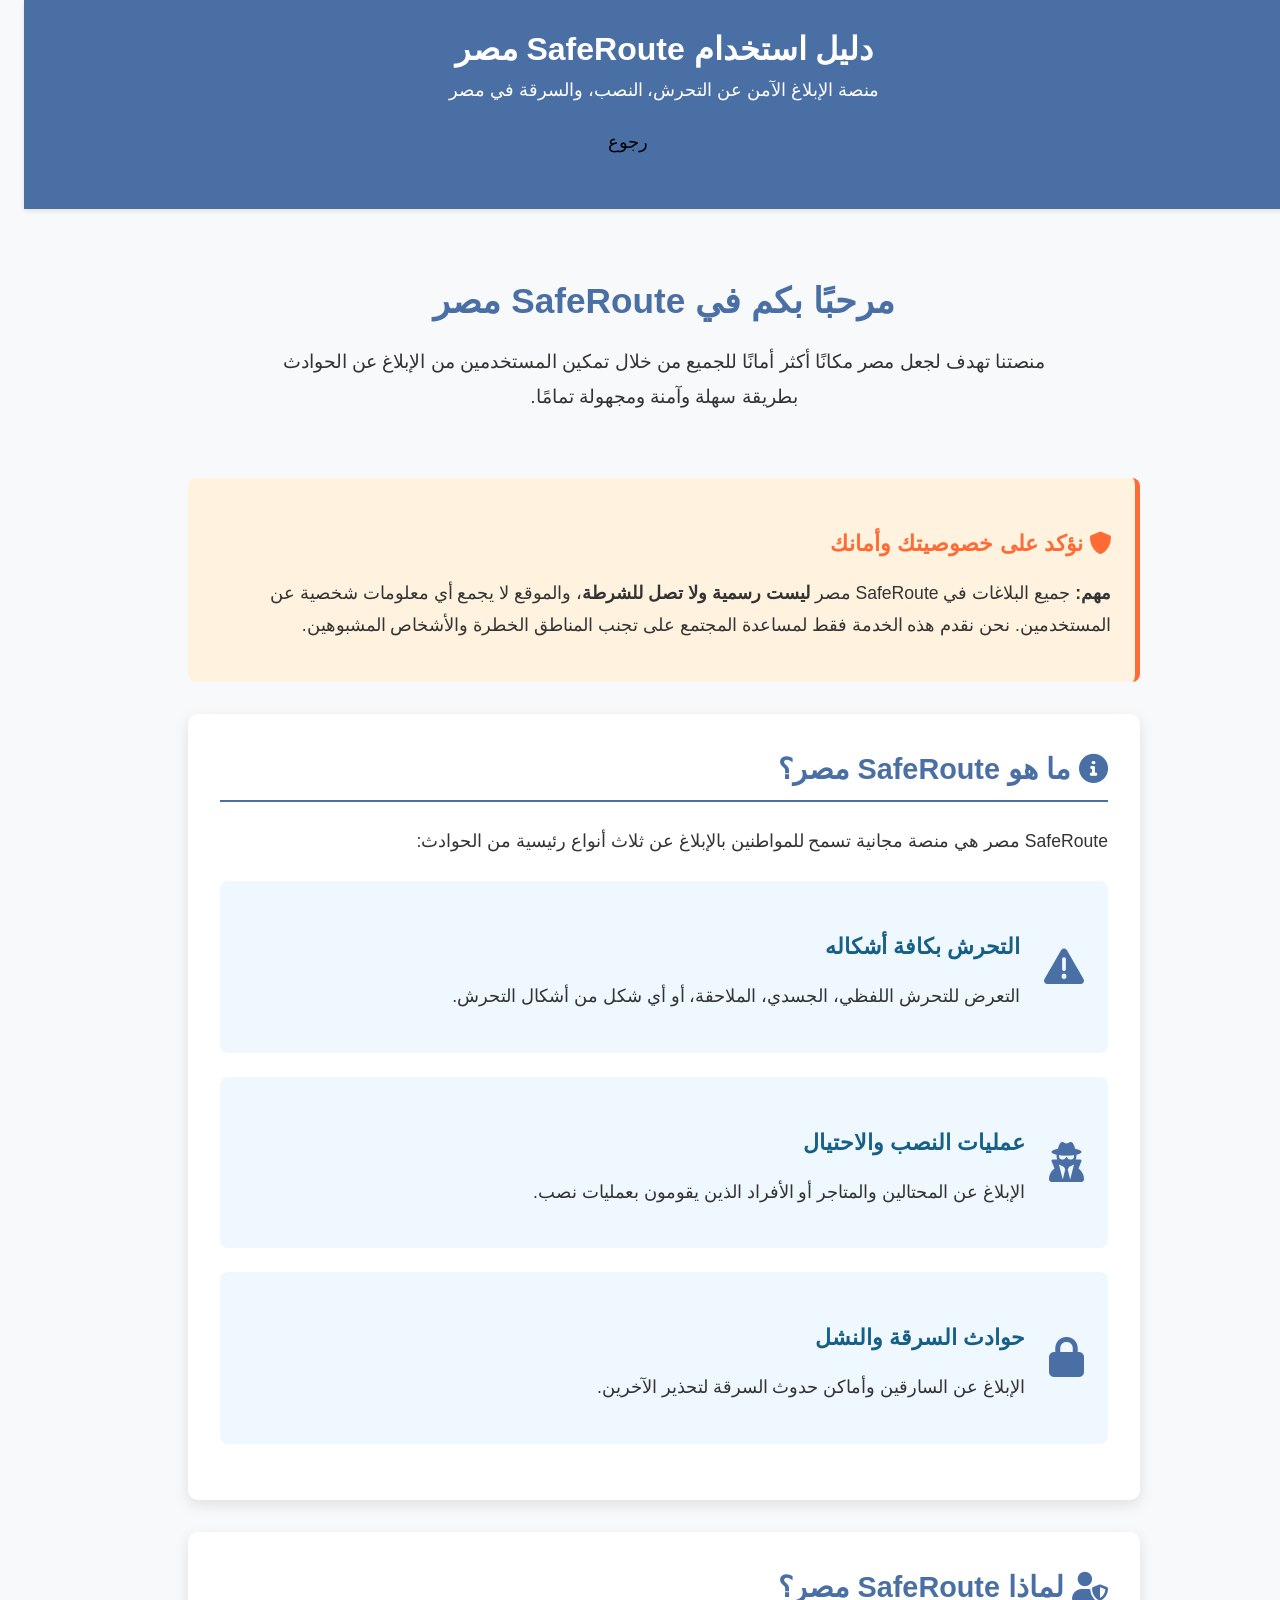
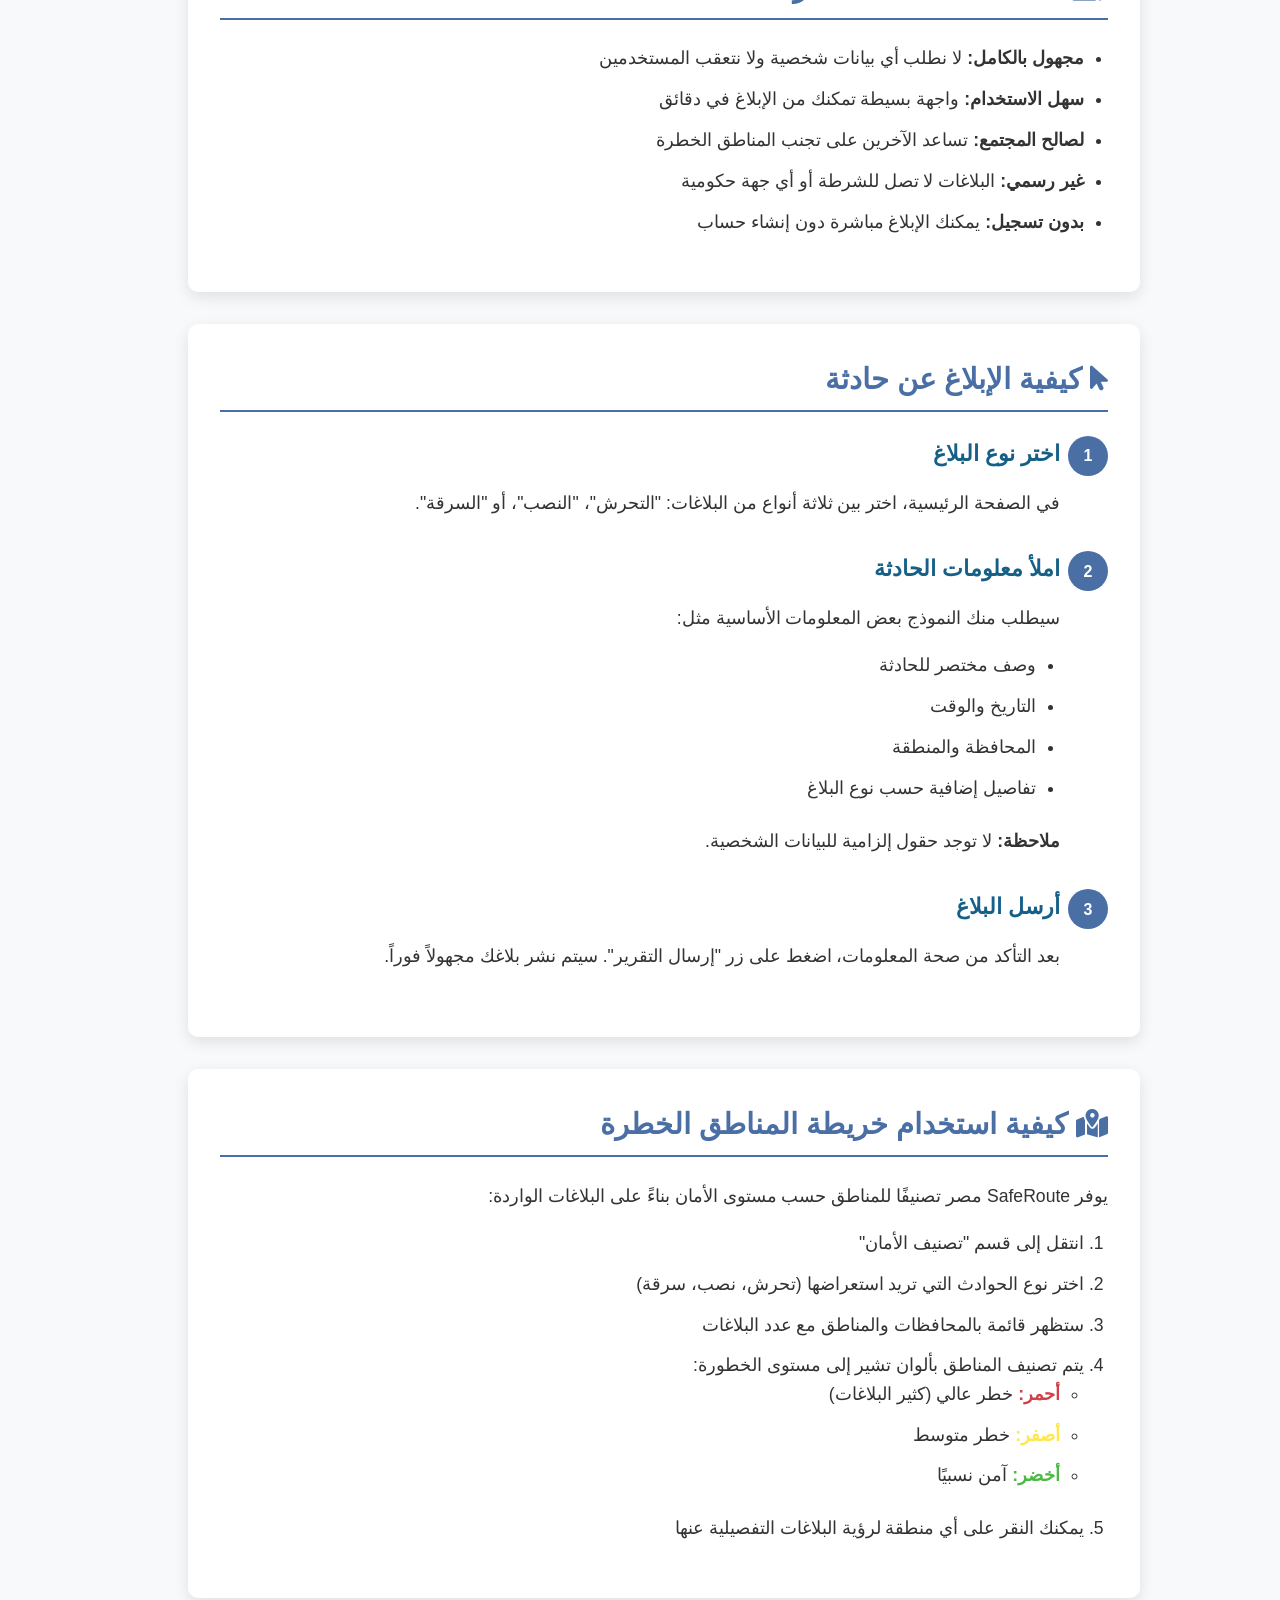
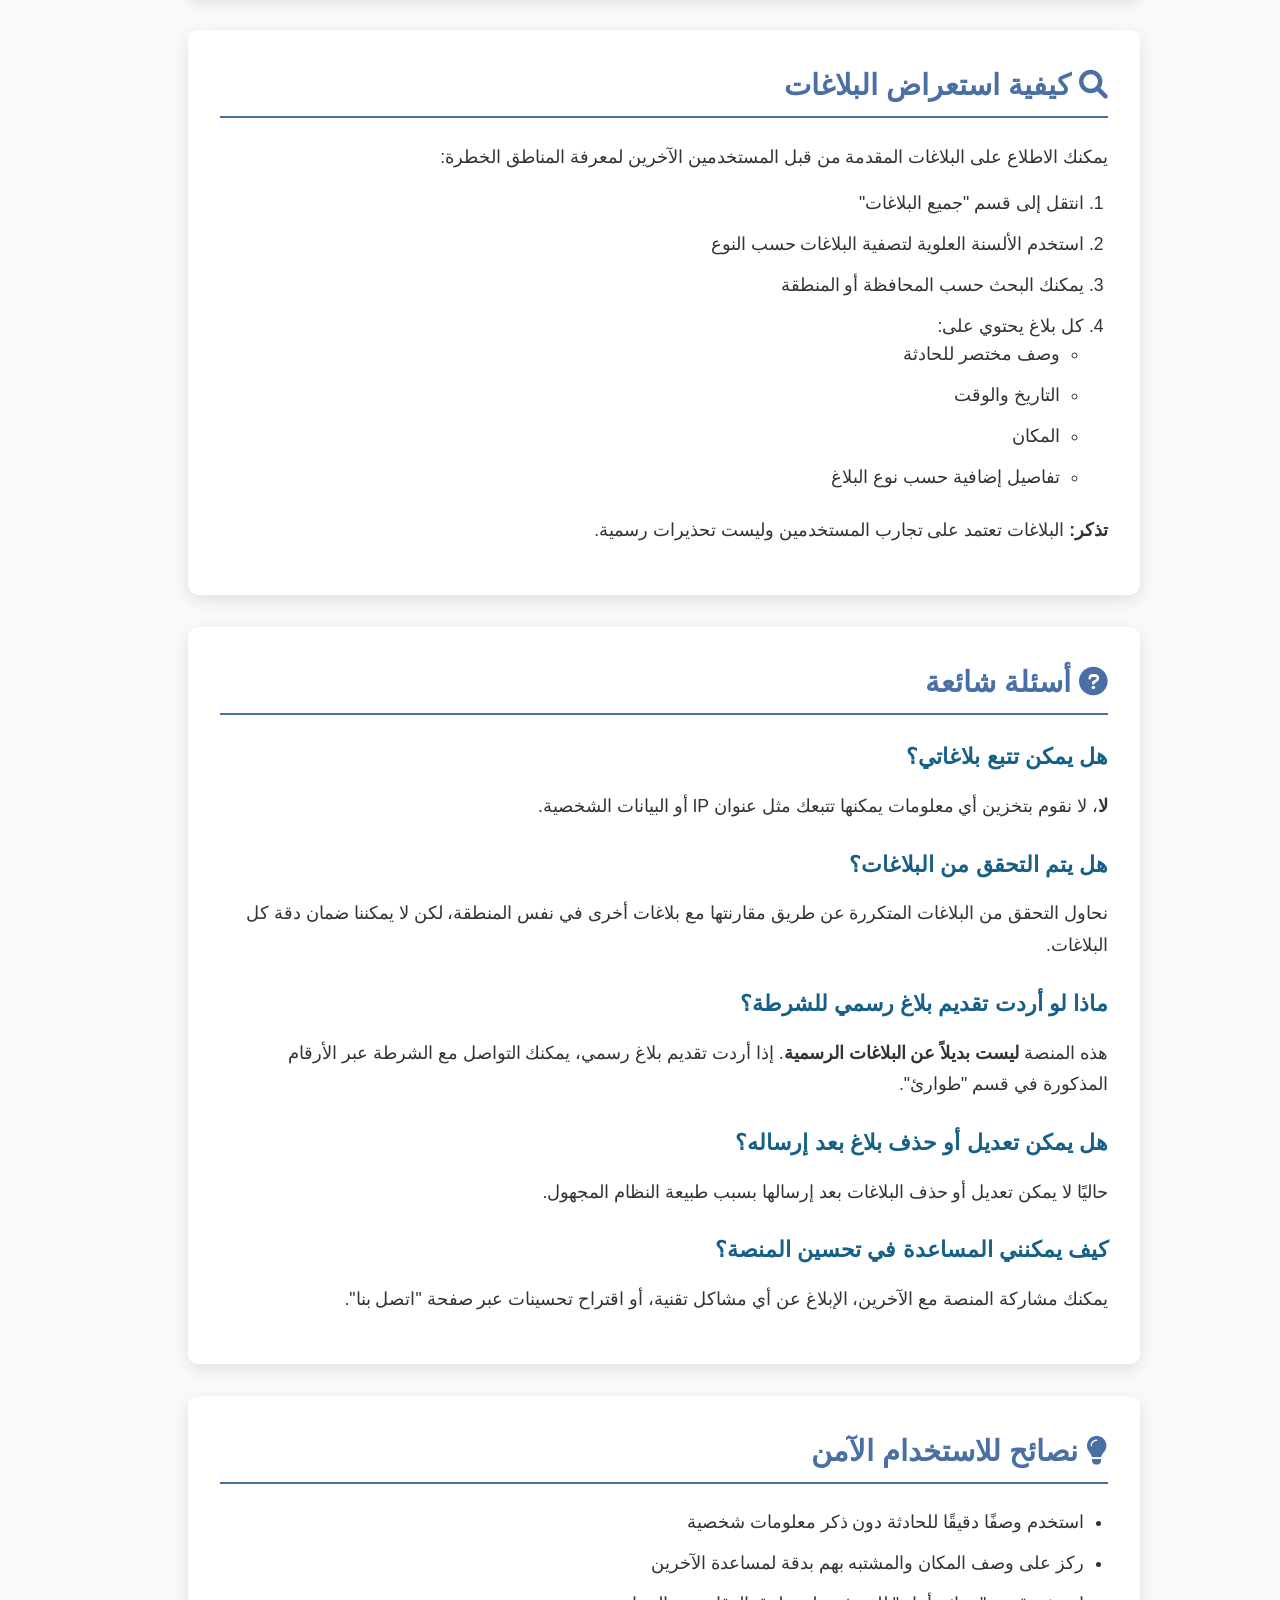
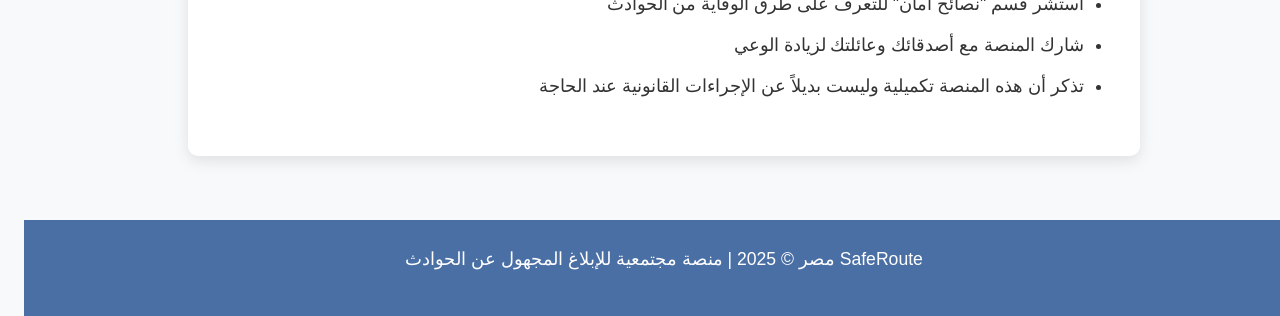
==== howtouse.html @ cf7485b7 "Add files via upload" ====
<!DOCTYPE html>
<html lang="ar" dir="rtl">

<head>
    <meta charset="UTF-8">
    <meta name="viewport" content="width=device-width, initial-scale=1.0">
    <title>دليل استخدام SafeRoute مصر</title>
    <link rel="stylesheet" href="https://cdnjs.cloudflare.com/ajax/libs/font-awesome/6.0.0-beta3/css/all.min.css">
</head>

<body>
    <header>
        <h1>دليل استخدام SafeRoute مصر</h1>
        <p>منصة الإبلاغ الآمن عن التحرش، النصب، والسرقة في مصر</p>
        <nav>
            <ul>
                <li><a href="./safeegypt.html">رجوع</a></li>
            </ul>
        </nav>
    </header>

    <div class="container">
        <section class="hero">
            <h1>مرحبًا بكم في SafeRoute مصر</h1>
            <p>منصتنا تهدف لجعل مصر مكانًا أكثر أمانًا للجميع من خلال تمكين المستخدمين من الإبلاغ عن الحوادث بطريقة سهلة
                وآمنة ومجهولة تمامًا.</p>
        </section>

        <div class="privacy-alert">
            <h3><i class="fas fa-shield-alt"></i> نؤكد على خصوصيتك وأمانك</h3>
            <p><strong>مهم:</strong> جميع البلاغات في SafeRoute مصر <strong>ليست رسمية ولا تصل للشرطة</strong>، والموقع
                لا يجمع أي معلومات شخصية عن المستخدمين. نحن نقدم هذه الخدمة فقط لمساعدة المجتمع على تجنب المناطق الخطرة
                والأشخاص المشبوهين.</p>
        </div>

        <section class="card">
            <h2><i class="fas fa-info-circle"></i> ما هو SafeRoute مصر؟</h2>
            <p>SafeRoute مصر هي منصة مجانية تسمح للمواطنين بالإبلاغ عن ثلاث أنواع رئيسية من الحوادث:</p>

            <div class="feature-box">
                <div class="feature-icon"><i class="fas fa-exclamation-triangle"></i></div>
                <div class="feature-text">
                    <h3>التحرش بكافة أشكاله</h3>
                    <p>التعرض للتحرش اللفظي، الجسدي، الملاحقة، أو أي شكل من أشكال التحرش.</p>
                </div>
            </div>

            <div class="feature-box">
                <div class="feature-icon"><i class="fas fa-user-secret"></i></div>
                <div class="feature-text">
                    <h3>عمليات النصب والاحتيال</h3>
                    <p>الإبلاغ عن المحتالين والمتاجر أو الأفراد الذين يقومون بعمليات نصب.</p>
                </div>
            </div>

            <div class="feature-box">
                <div class="feature-icon"><i class="fas fa-lock"></i></div>
                <div class="feature-text">
                    <h3>حوادث السرقة والنشل</h3>
                    <p>الإبلاغ عن السارقين وأماكن حدوث السرقة لتحذير الآخرين.</p>
                </div>
            </div>
        </section>

        <section class="card">
            <h2><i class="fas fa-user-shield"></i> لماذا SafeRoute مصر؟</h2>
            <ul>
                <li><strong>مجهول بالكامل:</strong> لا نطلب أي بيانات شخصية ولا نتعقب المستخدمين</li>
                <li><strong>سهل الاستخدام:</strong> واجهة بسيطة تمكنك من الإبلاغ في دقائق</li>
                <li><strong>لصالح المجتمع:</strong> تساعد الآخرين على تجنب المناطق الخطرة</li>
                <li><strong>غير رسمي:</strong> البلاغات لا تصل للشرطة أو أي جهة حكومية</li>
                <li><strong>بدون تسجيل:</strong> يمكنك الإبلاغ مباشرة دون إنشاء حساب</li>
            </ul>
        </section>

        <section class="card">
            <h2><i class="fas fa-mouse-pointer"></i> كيفية الإبلاغ عن حادثة</h2>

            <div class="steps">
                <div class="step">
                    <h3>اختر نوع البلاغ</h3>
                    <p>في الصفحة الرئيسية، اختر بين ثلاثة أنواع من البلاغات: "التحرش"، "النصب"، أو "السرقة".</p>
                </div>

                <div class="step">
                    <h3>املأ معلومات الحادثة</h3>
                    <p>سيطلب منك النموذج بعض المعلومات الأساسية مثل:</p>
                    <ul>
                        <li>وصف مختصر للحادثة</li>
                        <li>التاريخ والوقت</li>
                        <li>المحافظة والمنطقة</li>
                        <li>تفاصيل إضافية حسب نوع البلاغ</li>
                    </ul>
                    <p><strong>ملاحظة:</strong> لا توجد حقول إلزامية للبيانات الشخصية.</p>
                </div>

                <div class="step">
                    <h3>أرسل البلاغ</h3>
                    <p>بعد التأكد من صحة المعلومات، اضغط على زر "إرسال التقرير". سيتم نشر بلاغك مجهولاً فوراً.</p>
                </div>
            </div>
        </section>

        <section class="card">
            <h2><i class="fas fa-map-marked-alt"></i> كيفية استخدام خريطة المناطق الخطرة</h2>
            <p>يوفر SafeRoute مصر تصنيفًا للمناطق حسب مستوى الأمان بناءً على البلاغات الواردة:</p>

            <ol>
                <li>انتقل إلى قسم "تصنيف الأمان"</li>
                <li>اختر نوع الحوادث التي تريد استعراضها (تحرش، نصب، سرقة)</li>
                <li>ستظهر قائمة بالمحافظات والمناطق مع عدد البلاغات</li>
                <li>يتم تصنيف المناطق بألوان تشير إلى مستوى الخطورة:
                    <ul>
                        <li><strong style="color: #d33f49;">أحمر:</strong> خطر عالي (كثير البلاغات)</li>
                        <li><strong style="color: #ffe74c;">أصفر:</strong> خطر متوسط</li>
                        <li><strong style="color: #4cb944;">أخضر:</strong> آمن نسبيًا</li>
                    </ul>
                </li>
                <li>يمكنك النقر على أي منطقة لرؤية البلاغات التفصيلية عنها</li>
            </ol>
        </section>

        <section class="card">
            <h2><i class="fas fa-search"></i> كيفية استعراض البلاغات</h2>
            <p>يمكنك الاطلاع على البلاغات المقدمة من قبل المستخدمين الآخرين لمعرفة المناطق الخطرة:</p>

            <ol>
                <li>انتقل إلى قسم "جميع البلاغات"</li>
                <li>استخدم الألسنة العلوية لتصفية البلاغات حسب النوع</li>
                <li>يمكنك البحث حسب المحافظة أو المنطقة</li>
                <li>كل بلاغ يحتوي على:
                    <ul>
                        <li>وصف مختصر للحادثة</li>
                        <li>التاريخ والوقت</li>
                        <li>المكان</li>
                        <li>تفاصيل إضافية حسب نوع البلاغ</li>
                    </ul>
                </li>
            </ol>

            <p><strong>تذكر:</strong> البلاغات تعتمد على تجارب المستخدمين وليست تحذيرات رسمية.</p>
        </section>

        <section class="card">
            <h2><i class="fas fa-question-circle"></i> أسئلة شائعة</h2>

            <h3>هل يمكن تتبع بلاغاتي؟</h3>
            <p><strong>لا</strong>، لا نقوم بتخزين أي معلومات يمكنها تتبعك مثل عنوان IP أو البيانات الشخصية.</p>

            <h3>هل يتم التحقق من البلاغات؟</h3>
            <p>نحاول التحقق من البلاغات المتكررة عن طريق مقارنتها مع بلاغات أخرى في نفس المنطقة، لكن لا يمكننا ضمان دقة
                كل البلاغات.</p>

            <h3>ماذا لو أردت تقديم بلاغ رسمي للشرطة؟</h3>
            <p>هذه المنصة <strong>ليست بديلاً عن البلاغات الرسمية</strong>. إذا أردت تقديم بلاغ رسمي، يمكنك التواصل مع
                الشرطة عبر الأرقام المذكورة في قسم "طوارئ".</p>

            <h3>هل يمكن تعديل أو حذف بلاغ بعد إرساله؟</h3>
            <p>حاليًا لا يمكن تعديل أو حذف البلاغات بعد إرسالها بسبب طبيعة النظام المجهول.</p>

            <h3>كيف يمكنني المساعدة في تحسين المنصة؟</h3>
            <p>يمكنك مشاركة المنصة مع الآخرين، الإبلاغ عن أي مشاكل تقنية، أو اقتراح تحسينات عبر صفحة "اتصل بنا".</p>
        </section>

        <section class="card">
            <h2><i class="fas fa-lightbulb"></i> نصائح للاستخدام الآمن</h2>
            <ul>
                <li>استخدم وصفًا دقيقًا للحادثة دون ذكر معلومات شخصية</li>
                <li>ركز على وصف المكان والمشتبه بهم بدقة لمساعدة الآخرين</li>
                <li>استشر قسم "نصائح أمان" للتعرف على طرق الوقاية من الحوادث</li>
                <li>شارك المنصة مع أصدقائك وعائلتك لزيادة الوعي</li>
                <li>تذكر أن هذه المنصة تكميلية وليست بديلاً عن الإجراءات القانونية عند الحاجة</li>
            </ul>
        </section>
    </div>

    <footer>
        <p>SafeRoute مصر © 2025 | منصة مجتمعية للإبلاغ المجهول عن الحوادث</p>
    </footer>

</body>
<script src="./Hstyle.js"></script>

</html>
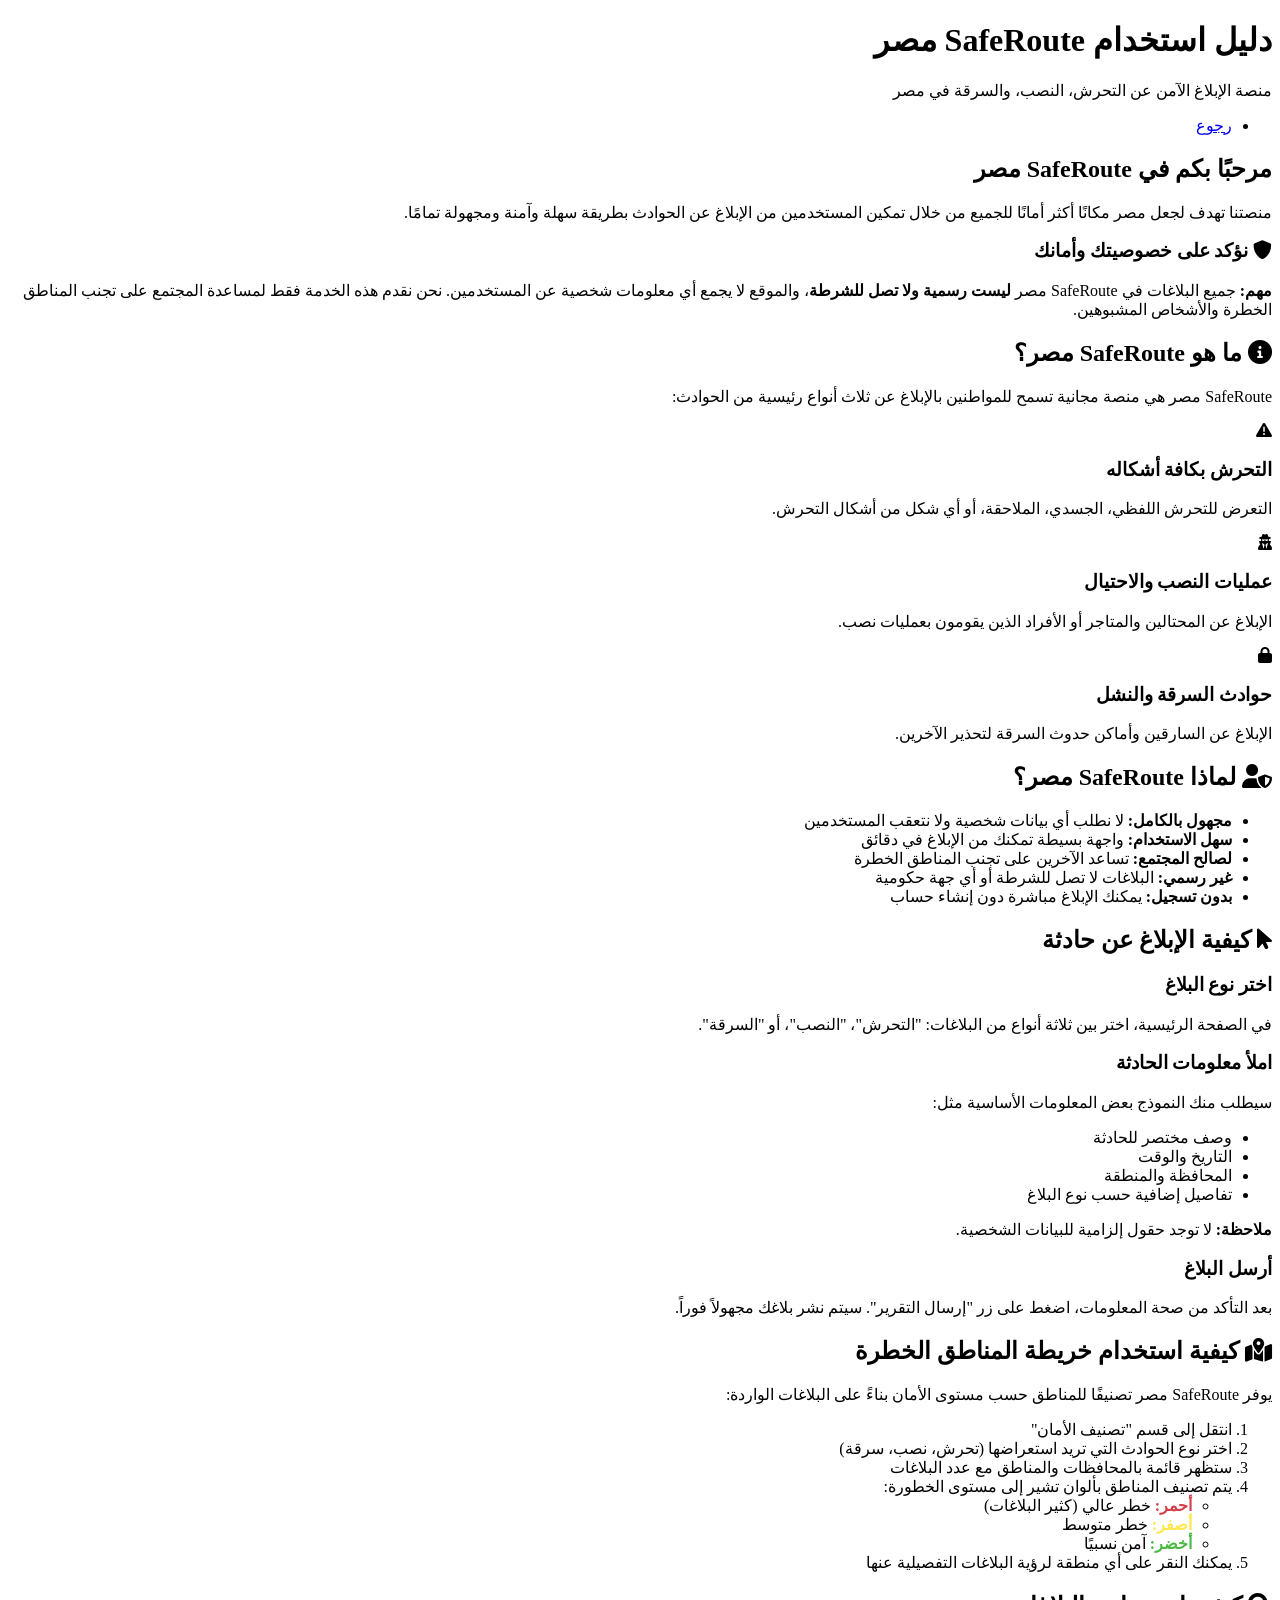
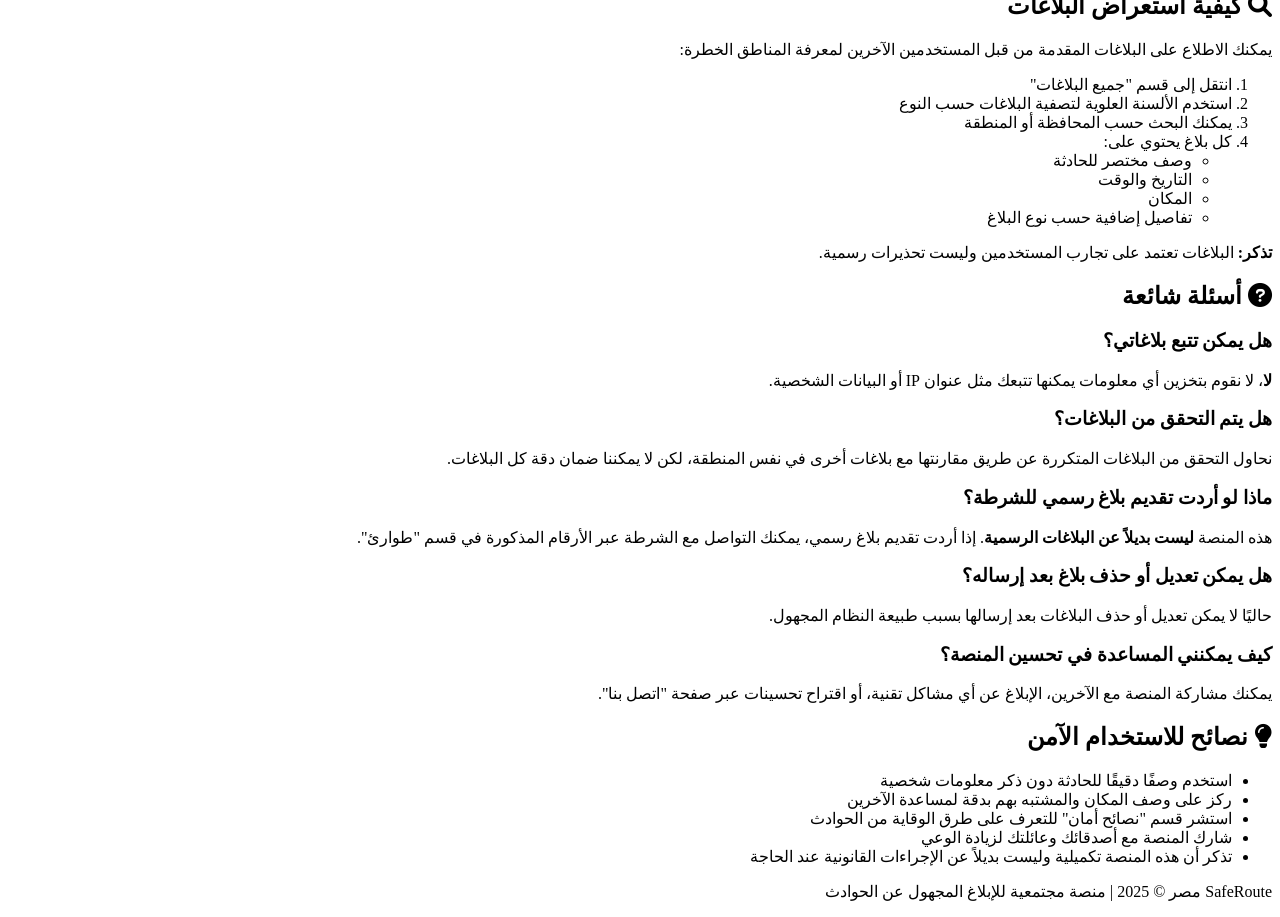
==== commit cc140b57: "Update howtouse.html" ====
--- a/howtouse.html
+++ b/howtouse.html
@@ -5,6 +5,7 @@
     <meta charset="UTF-8">
     <meta name="viewport" content="width=device-width, initial-scale=1.0">
     <title>دليل استخدام SafeRoute مصر</title>
+    <link rel="stylesheet" href="./Hstyle.css">
     <link rel="stylesheet" href="https://cdnjs.cloudflare.com/ajax/libs/font-awesome/6.0.0-beta3/css/all.min.css">
 </head>
 
@@ -14,7 +15,7 @@
         <p>منصة الإبلاغ الآمن عن التحرش، النصب، والسرقة في مصر</p>
         <nav>
             <ul>
-                <li><a href="./safeegypt.html">رجوع</a></li>
+                <li><a href="./index.html">رجوع</a></li>
             </ul>
         </nav>
     </header>
@@ -179,6 +180,8 @@
     </footer>
 
 </body>
-<script src="./Hstyle.js"></script>
 
-</html>+
+
+</html>
+
